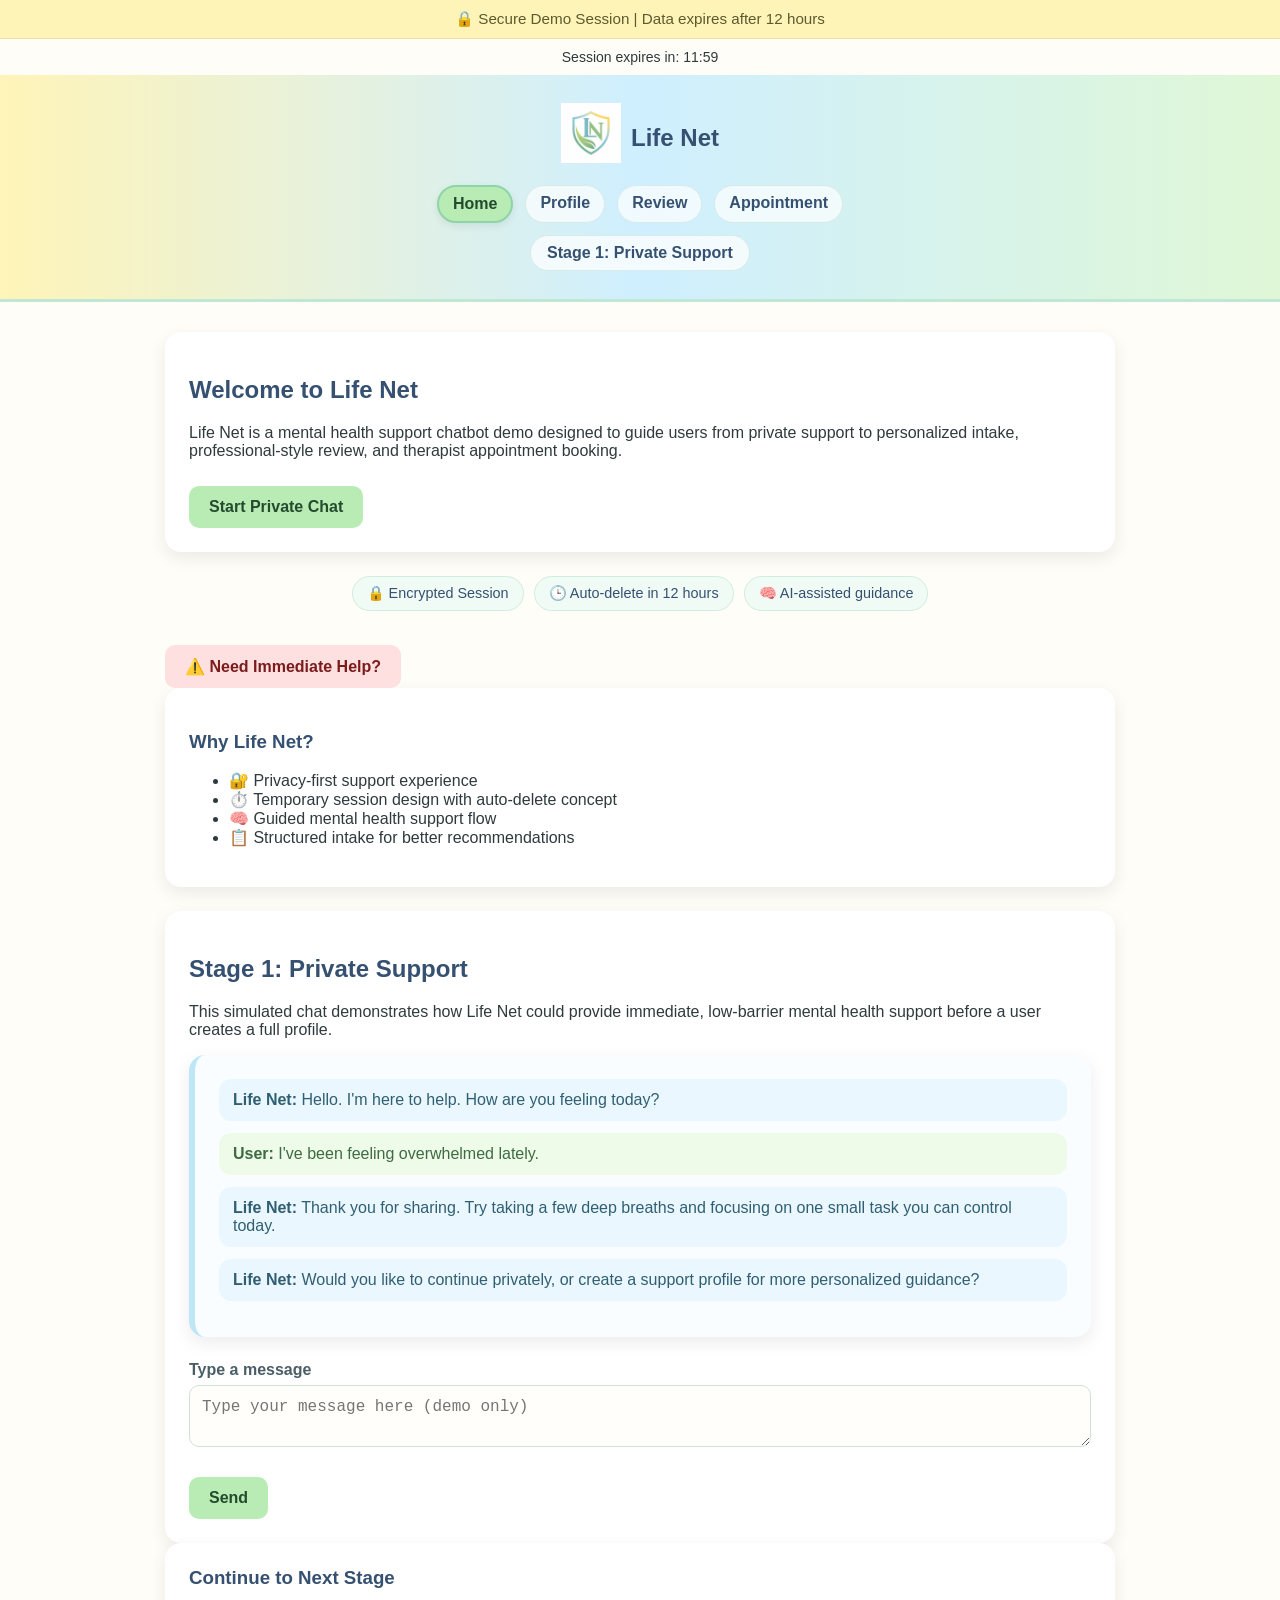
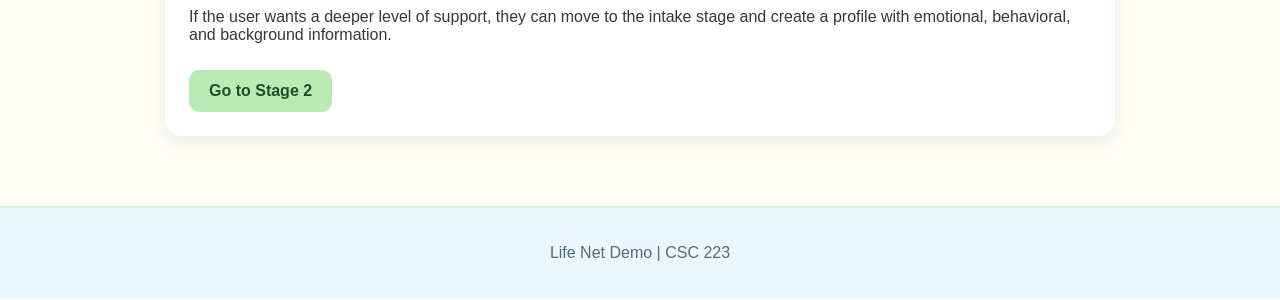
==== index.html @ 29722275 "Add files via upload" ====
<!DOCTYPE html>
<html lang="en">
<head>
  <meta charset="UTF-8">
  <meta name="viewport" content="width=device-width, initial-scale=1.0">
  <title>Life Net | Private Support</title>
  <link rel="stylesheet" href="style.css">
</head>
<body>

<div class="top-banner">
  🔒 Secure Demo Session | Data expires after 12 hours
</div>

<div id="sessionTimer" style="text-align:center; font-size:14px; margin:10px 0;">
  Session expires in: 12:00
</div>

<header>
  <div class="container app-header">
    <div class="logo-area">
      <img src="logo.png" alt="Life Net Logo" class="logo-img">
      <h1>Life Net</h1>
    </div>

   <nav class="top-nav">
  <a href="index.html" class="active-tab">Home</a>
  <a href="profile.html">Profile</a>
  <a href="review.html">Review</a>
  <a href="appointment.html">Appointment</a>
</nav>

    <div class="nav-area">
      <p>Stage 1: Private Support</p>
    </div>
  </div>
</header>



<main class="container">

  <section class="welcome">
    <h2>Welcome to Life Net</h2>
    <p>
      Life Net is a mental health support chatbot demo designed to guide users
      from private support to personalized intake, professional-style review,
      and therapist appointment booking.
    </p>
    <a href="#chat" class="button">Start Private Chat</a>
  </section>

<div class="security-badges">
  <div class="badge">🔒 Encrypted Session</div>
  <div class="badge">🕒 Auto-delete in 12 hours</div>
  <div class="badge">🧠 AI-assisted guidance</div>
</div>

<button class="button" style="background:#ffe0e0; color:#7a1c1c;" onclick="crisisAlert()">
  ⚠️ Need Immediate Help?
</button>

  <div class="info-box">
    <h3>Why Life Net?</h3>
    <ul>
      <li>🔐 Privacy-first support experience</li>
      <li>⏱️ Temporary session design with auto-delete concept</li>
      <li>🧠 Guided mental health support flow</li>
      <li>📋 Structured intake for better recommendations</li>
    </ul>
  </div>

  <section class="form-card">
    <h2>Stage 1: Private Support</h2>
    <p>
      This simulated chat demonstrates how Life Net could provide immediate,
      low-barrier mental health support before a user creates a full profile.
    </p>

    <div class="chat-window">
      <div class="bot">
        <strong>Life Net:</strong> Hello. I'm here to help. How are you feeling today?
      </div>

      <div class="user">
        <strong>User:</strong> I've been feeling overwhelmed lately.
      </div>

      <div class="bot">
        <strong>Life Net:</strong> Thank you for sharing. Try taking a few deep breaths and focusing on one small task you can control today.
      </div>

      <div class="bot">
        <strong>Life Net:</strong> Would you like to continue privately, or create a support profile for more personalized guidance?
      </div>
    </div>

    <label for="demoMessage">Type a message</label>
    <textarea id="demoMessage" placeholder="Type your message here (demo only)"></textarea>

    <button type="button" onclick="demoAlert()">Send</button>
  </section>

  <div class="form-card">
    <h3>Continue to Next Stage</h3>
    <p>
      If the user wants a deeper level of support, they can move to the intake stage
      and create a profile with emotional, behavioral, and background information.
    </p>
    <a href="profile.html" class="button">Go to Stage 2</a>
  </div>

</main>

<footer>
  <p>Life Net Demo | CSC 223</p>
</footer>

<script src="script.js"></script>
</body>
</html>
---- style.css ----
body {
  font-family: Arial, sans-serif;
  margin: 0;
  background: #fffdf7;
  color: #2f3a3d;
}

.container {
  width: 90%;
  max-width: 950px;
  margin: auto;
}

header {
  background: linear-gradient(to right, #fff4b8, #cfefff, #dff7d6);
  padding: 28px 20px;
  text-align: center;
  border-bottom: 3px solid #bfe7d3;
}

header h1 {
  margin: 0;
  font-size: 2.2rem;
  color: #355070;
}

header p {
  margin-top: 8px;
  color: #4f6d7a;
  font-size: 1rem;
}

main {
  padding: 30px 0;
}

h2, h3 {
  color: #355070;
}
.header-box {
  display: flex;
  flex-direction: column;
  align-items: center;
}

.logo-img {
  width: 90px;
  height: auto;
  margin-bottom: 10px;
}

.welcome,
form,
.chat-window,
.next-step,
.info-box {
  background: white;
  border-radius: 16px;
  padding: 24px;
  box-shadow: 0 6px 18px rgba(0, 0, 0, 0.08);
  margin-bottom: 24px;
}

.button,
button {
  display: inline-block;
  background: #b8ecb4;
  color: #244b2d;
  text-decoration: none;
  border: none;
  border-radius: 10px;
  padding: 12px 20px;
  font-size: 1rem;
  cursor: pointer;
  margin-top: 10px;
  font-weight: bold;
}

.button:hover,
button:hover {
  background: #a4e29f;
}

.chat-box {
  margin-top: 30px;
}

.chat-window {
  background: #f9fdff;
  border-left: 6px solid #bde7f7;
}

.bot {
  background: #eaf7ff;
  padding: 12px 14px;
  border-radius: 12px;
  margin-bottom: 12px;
  color: #305f72;
}

.user {
  background: #eefbe8;
  padding: 12px 14px;
  border-radius: 12px;
  margin-bottom: 12px;
  color: #3e6b43;
}

textarea,
input,
select {
  width: 100%;
  padding: 12px;
  margin-top: 6px;
  margin-bottom: 16px;
  border: 1px solid #cfe3d5;
  border-radius: 10px;
  font-size: 1rem;
  box-sizing: border-box;
  background: #fffefb;
}

label {
  font-weight: bold;
  color: #4b5d67;
}

footer {
  text-align: center;
  margin-top: 40px;
  padding: 20px;
  background: #eaf7ff;
  color: #4f6d7a;
  border-top: 2px solid #d8efe2;
}

.next-step p {
  margin-top: 0;
}

@media (max-width: 768px) {
  header h1 {
    font-size: 1.8rem;
  }

  .welcome,
  form,
  .chat-window,
  .next-step {
    padding: 18px;
  }
}
.header-row {
  display: flex;
  justify-content: space-between;
  align-items: center;
}

.logo-area {
  display: flex;
  align-items: center;
  gap: 10px;
}

.logo-img {
  width: 60px;
}

.logo-area h1 {
  font-size: 1.5rem;
  margin: 0;
}

.nav-area p {
  font-weight: bold;
  color: #355070;
}
.intake-form {
  display: grid;
  gap: 20px;
}

.form-card {
  background: white;
  border-radius: 16px;
  padding: 24px;
  box-shadow: 0 6px 18px rgba(0, 0, 0, 0.08);
}

.form-card h3 {
  margin-top: 0;
}
.review-grid {
  display: grid;
  gap: 20px;
  margin-bottom: 20px;
}

.provider-card {
  background: #f9fdff;
  border-left: 5px solid #bde7f7;
  padding: 12px;
  border-radius: 10px;
  margin-top: 12px;
}
.top-banner {
  background: #fff4b8;
  text-align: center;
  padding: 10px;
  font-size: 0.95rem;
  color: #5c5a2e;
  border-bottom: 1px solid #efe19c;
}
.app-header {
  display: flex;
  flex-direction: column;
  align-items: center;
  gap: 12px;
}

.top-nav {
  display: flex;
  gap: 12px;
  flex-wrap: wrap;
  justify-content: center;
}

.top-nav a {
  text-decoration: none;
  background: rgba(255, 255, 255, 0.7);
  color: #355070;
  padding: 8px 14px;
  border-radius: 999px;
  font-weight: bold;
  border: 1px solid #d7ebe8;
}

.top-nav a:hover {
  background: #ffffff;
}

.nav-area p {
  margin: 0;
  font-weight: bold;
  color: #355070;
}
.top-nav a.active-tab {
  background: #b8ecb4;
  color: #244b2d;
  border: 2px solid #8fd3a8;
  box-shadow: 0 3px 8px rgba(0, 0, 0, 0.08);
}
.nav-area p {
  margin: 0;
  font-weight: bold;
  color: #355070;
  background: rgba(255, 255, 255, 0.75);
  padding: 8px 16px;
  border-radius: 999px;
  border: 1px solid #d7ebe8;
}
.security-badges {
  display: flex;
  justify-content: center;
  gap: 10px;
  flex-wrap: wrap;
  margin: 15px 0 24px 0;
}

.badge {
  background: #f0fbf6;
  border: 1px solid #cfeedd;
  padding: 8px 14px;
  border-radius: 999px;
  font-size: 0.9rem;
  color: #355070;
}
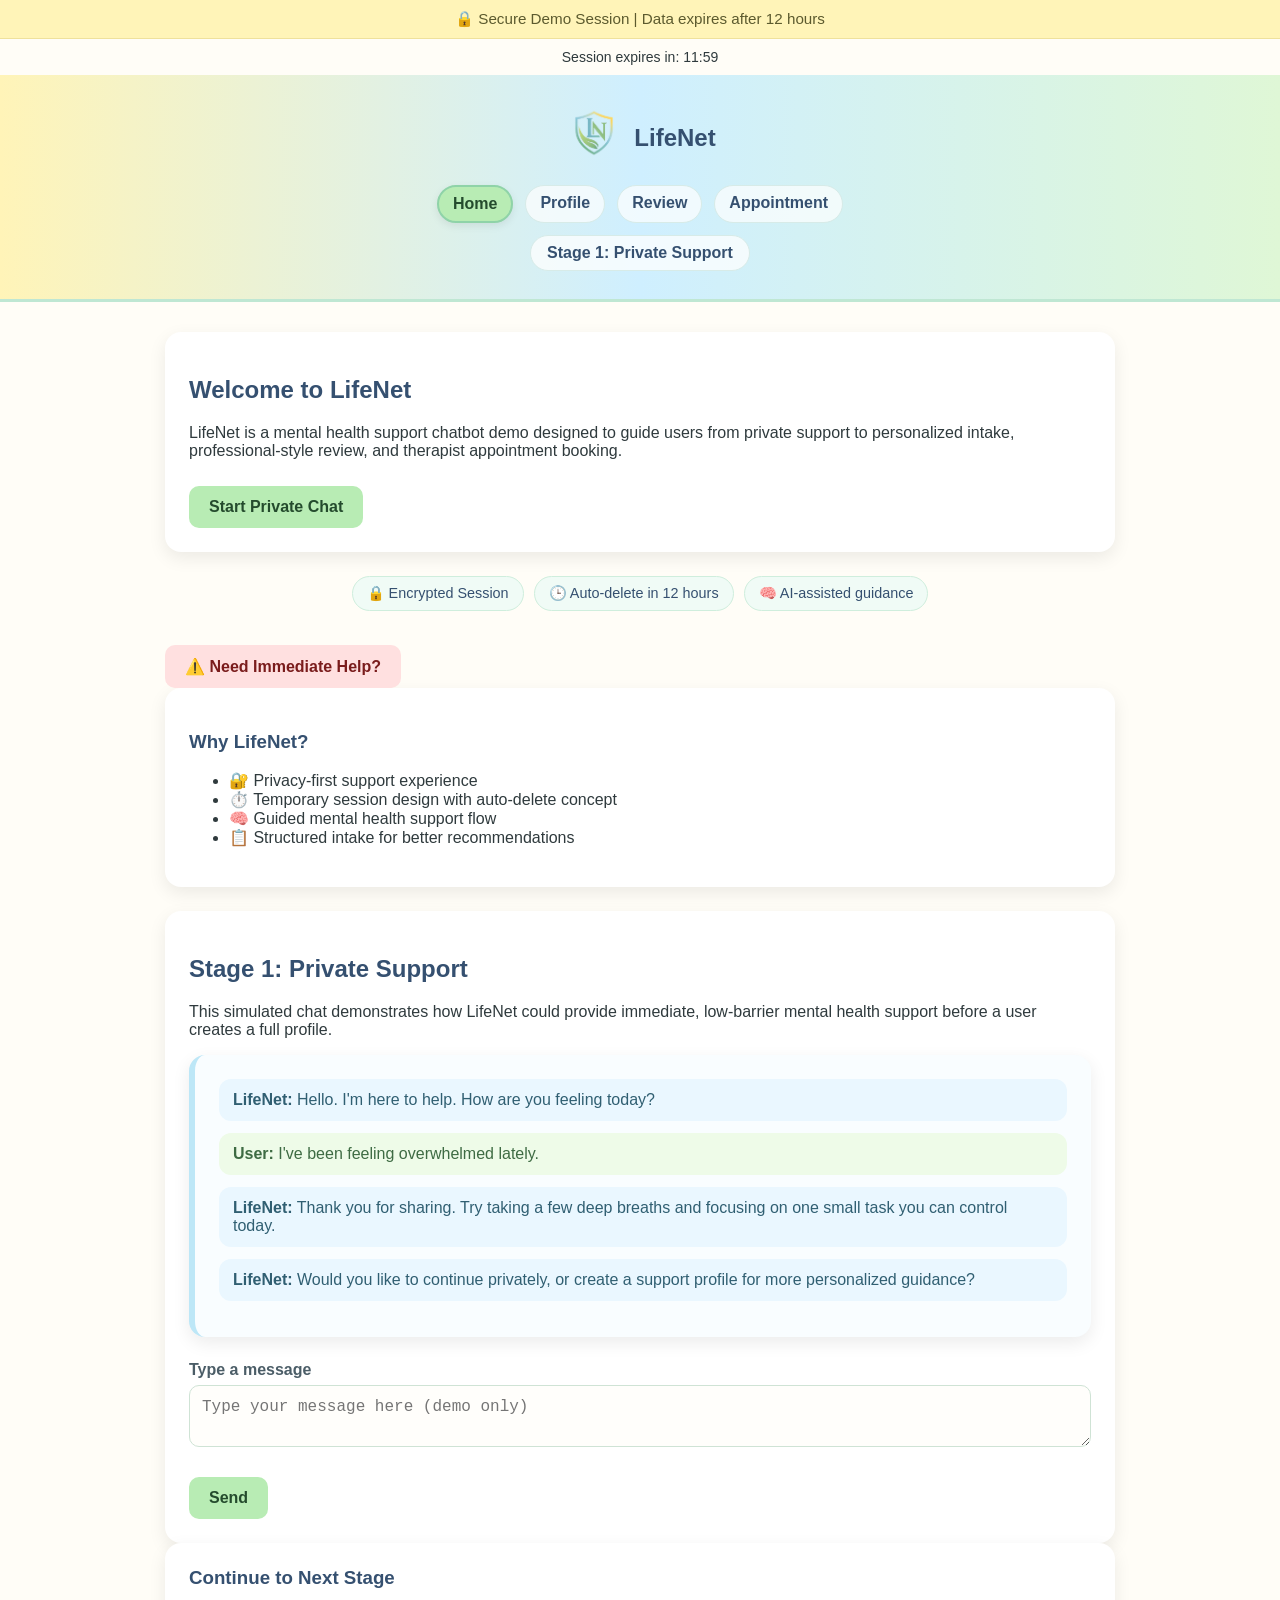
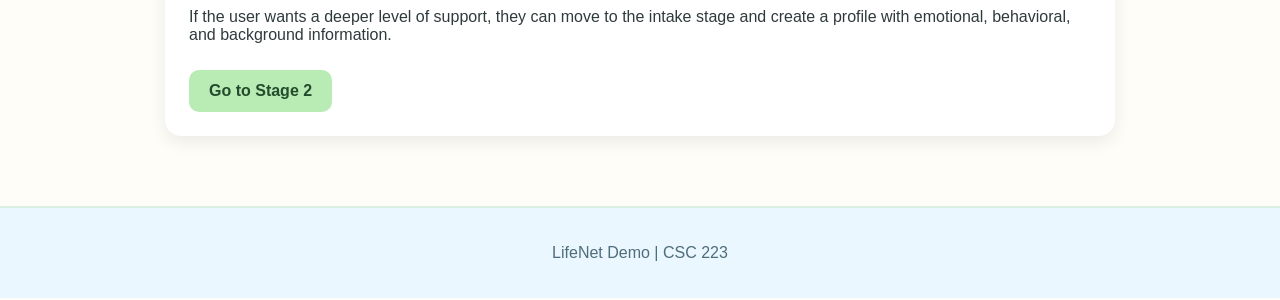
==== commit 0f272176: "Add files via upload" ====
--- a/index.html
+++ b/index.html
@@ -3,7 +3,7 @@
 <head>
   <meta charset="UTF-8">
   <meta name="viewport" content="width=device-width, initial-scale=1.0">
-  <title>Life Net | Private Support</title>
+  <title>LifeNet | Private Support</title>
   <link rel="stylesheet" href="style.css">
 </head>
 <body>
@@ -20,7 +20,7 @@
   <div class="container app-header">
     <div class="logo-area">
       <img src="logo.png" alt="Life Net Logo" class="logo-img">
-      <h1>Life Net</h1>
+      <h1>LifeNet</h1>
     </div>
 
    <nav class="top-nav">
@@ -41,9 +41,9 @@
 <main class="container">
 
   <section class="welcome">
-    <h2>Welcome to Life Net</h2>
+    <h2>Welcome to LifeNet</h2>
     <p>
-      Life Net is a mental health support chatbot demo designed to guide users
+      LifeNet is a mental health support chatbot demo designed to guide users
       from private support to personalized intake, professional-style review,
       and therapist appointment booking.
     </p>
@@ -61,7 +61,7 @@
 </button>
 
   <div class="info-box">
-    <h3>Why Life Net?</h3>
+    <h3>Why LifeNet?</h3>
     <ul>
       <li>🔐 Privacy-first support experience</li>
       <li>⏱️ Temporary session design with auto-delete concept</li>
@@ -73,13 +73,13 @@
   <section class="form-card">
     <h2>Stage 1: Private Support</h2>
     <p>
-      This simulated chat demonstrates how Life Net could provide immediate,
+      This simulated chat demonstrates how LifeNet could provide immediate,
       low-barrier mental health support before a user creates a full profile.
     </p>
 
     <div class="chat-window">
       <div class="bot">
-        <strong>Life Net:</strong> Hello. I'm here to help. How are you feeling today?
+        <strong>LifeNet:</strong> Hello. I'm here to help. How are you feeling today?
       </div>
 
       <div class="user">
@@ -87,11 +87,11 @@
       </div>
 
       <div class="bot">
-        <strong>Life Net:</strong> Thank you for sharing. Try taking a few deep breaths and focusing on one small task you can control today.
+        <strong>LifeNet:</strong> Thank you for sharing. Try taking a few deep breaths and focusing on one small task you can control today.
       </div>
 
       <div class="bot">
-        <strong>Life Net:</strong> Would you like to continue privately, or create a support profile for more personalized guidance?
+        <strong>LifeNet:</strong> Would you like to continue privately, or create a support profile for more personalized guidance?
       </div>
     </div>
 
@@ -113,9 +113,9 @@
 </main>
 
 <footer>
-  <p>Life Net Demo | CSC 223</p>
+  <p>LifeNet Demo | CSC 223</p>
 </footer>
 
 <script src="script.js"></script>
 </body>
-</html>+</html>
